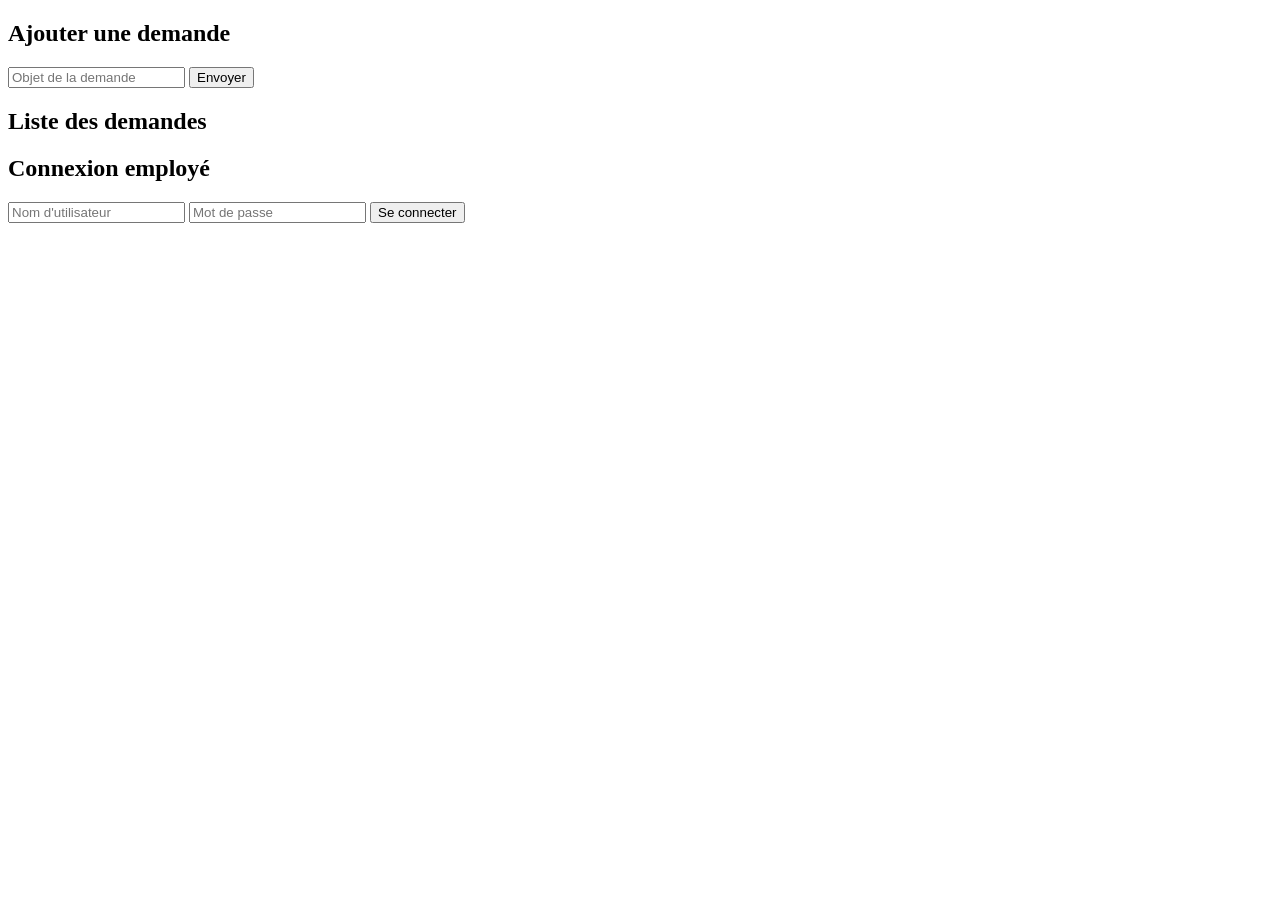
==== index.html @ 4e35f20b "fix routes login et pages HTML servies par Flask" ====
<!DOCTYPE html>
<html>
<head>
    <meta charset="UTF-8">
    <title>Demandes eau</title>
</head>
<body>
    <h2>Ajouter une demande</h2>
    <input type="text" id="objet" placeholder="Objet de la demande">
    <button onclick="ajouterDemande()">Envoyer</button>

    <h2>Liste des demandes</h2>
    <ul id="liste"></ul>

    <script>
        function chargerDemandes() {
            fetch("http://127.0.0.1:5000/api/demandes")
                .then(res => res.json())
                .then(data => {
                    let liste = document.getElementById("liste");
                    liste.innerHTML = "";
                    data.forEach(d => {
                        liste.innerHTML += `<li>${d.objet} — ${d.statut}</li>`;
                    });
                });
        }

        function ajouterDemande() {
            let objet = document.getElementById("objet").value;
            fetch("http://127.0.0.1:5000/api/demandes", {
                method: "POST",
                headers: { "Content-Type": "application/json" },
                body: JSON.stringify({ objet: objet })
            })
            .then(res => res.json())
            .then(data => {
                alert(data.message);
                document.getElementById("objet").value = "";
                chargerDemandes();
            });
        }

        chargerDemandes();
    </script>
    <h2>Connexion employé</h2>
<input type="text" id="user" placeholder="Nom d'utilisateur">
<input type="password" id="pass" placeholder="Mot de passe">
<button onclick="login()">Se connecter</button>

<script>
function login() {
    fetch("http://127.0.0.1:5000/api/login", {
        method: "POST",
        headers: { "Content-Type": "application/json" },
        credentials: "include",
        body: JSON.stringify({
            username: document.getElementById("user").value,
            password: document.getElementById("pass").value
        })
    })
    .then(res => res.json())
    .then(data => alert(data.message));
}
</script>
</body>
</html>
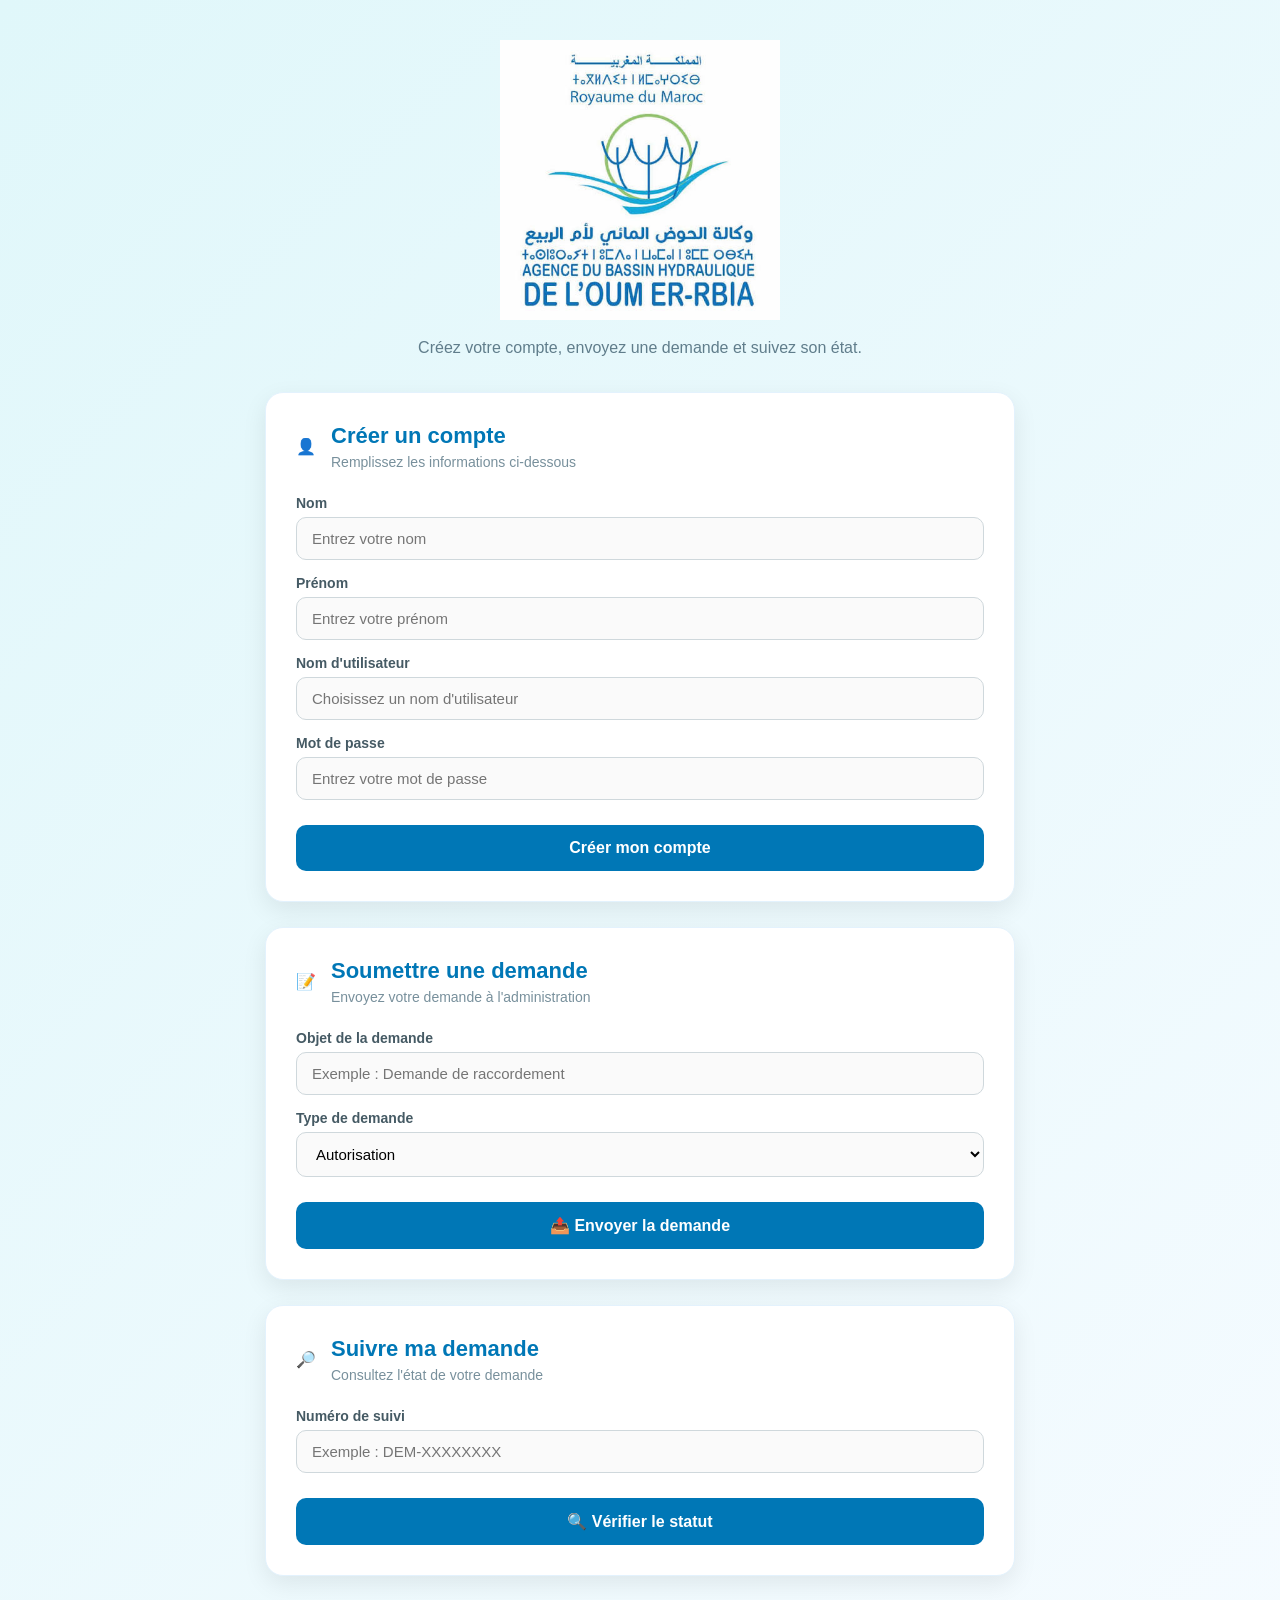
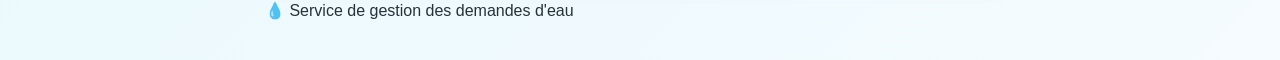
==== commit 262df710: "ajout comptes citoyens, numero de suivi et route suivi" ====
--- a/index.html
+++ b/index.html
@@ -1,66 +1,315 @@
 <!DOCTYPE html>
-<html>
+
+<html lang="fr">
 <head>
     <meta charset="UTF-8">
-    <title>Demandes eau</title>
+    <meta name="viewport" content="width=device-width, initial-scale=1.0">
+
+<title>Demandes Eau</title>
+
+<!-- Liaison avec le fichier CSS -->
+<link rel="stylesheet" href="style.css">
+
+
 </head>
+
 <body>
-    <h2>Ajouter une demande</h2>
-    <input type="text" id="objet" placeholder="Objet de la demande">
-    <button onclick="ajouterDemande()">Envoyer</button>
-
-    <h2>Liste des demandes</h2>
-    <ul id="liste"></ul>
-
-    <script>
-        function chargerDemandes() {
-            fetch("http://127.0.0.1:5000/api/demandes")
-                .then(res => res.json())
-                .then(data => {
-                    let liste = document.getElementById("liste");
-                    liste.innerHTML = "";
-                    data.forEach(d => {
-                        liste.innerHTML += `<li>${d.objet} — ${d.statut}</li>`;
-                    });
-                });
-        }
-
-        function ajouterDemande() {
-            let objet = document.getElementById("objet").value;
-            fetch("http://127.0.0.1:5000/api/demandes", {
-                method: "POST",
-                headers: { "Content-Type": "application/json" },
-                body: JSON.stringify({ objet: objet })
+
+
+<div class="container">
+
+    <!-- En-tête -->
+    <header>
+        <img src="eau.jpg" alt="Gestion de l'eau">
+        <p>Créez votre compte, envoyez une demande et suivez son état.</p>
+    </header>
+
+
+    <!-- Création de compte -->
+    <section class="card">
+
+        <div class="card-title">
+            <span class="icon">👤</span>
+            <div>
+                <h2>Créer un compte</h2>
+                <p>Remplissez les informations ci-dessous</p>
+            </div>
+        </div>
+
+        <div class="form-group">
+            <label for="nom">Nom</label>
+            <input
+                type="text"
+                id="nom"
+                placeholder="Entrez votre nom"
+            >
+        </div>
+
+        <div class="form-group">
+            <label for="prenom">Prénom</label>
+            <input
+                type="text"
+                id="prenom"
+                placeholder="Entrez votre prénom"
+            >
+        </div>
+
+        <div class="form-group">
+            <label for="username">Nom d'utilisateur</label>
+            <input
+                type="text"
+                id="username"
+                placeholder="Choisissez un nom d'utilisateur"
+            >
+        </div>
+
+        <div class="form-group">
+            <label for="password">Mot de passe</label>
+            <input
+                type="password"
+                id="password"
+                placeholder="Entrez votre mot de passe"
+            >
+        </div>
+
+        <button class="btn btn-primary" onclick="creerCompte()">
+            Créer mon compte
+        </button>
+
+        <p id="statutCompte" class="message"></p>
+
+    </section>
+
+
+    <!-- Soumettre une demande -->
+    <section class="card">
+
+        <div class="card-title">
+            <span class="icon">📝</span>
+            <div>
+                <h2>Soumettre une demande</h2>
+                <p>Envoyez votre demande à l'administration</p>
+            </div>
+        </div>
+
+        <div class="form-group">
+            <label for="objet">Objet de la demande</label>
+
+            <input
+                type="text"
+                id="objet"
+                placeholder="Exemple : Demande de raccordement"
+            >
+        </div>
+
+        <div class="form-group">
+            <label for="type_demande">Type de demande</label>
+
+            <select id="type_demande">
+                <option value="autorisation">
+                    Autorisation
+                </option>
+
+                <option value="reclamation">
+                    Réclamation
+                </option>
+            </select>
+        </div>
+
+        <button class="btn btn-success" onclick="envoyerDemande()">
+            📤 Envoyer la demande
+        </button>
+
+        <p id="resultatDemande" class="message"></p>
+
+    </section>
+
+
+    <!-- Suivre une demande -->
+    <section class="card">
+
+        <div class="card-title">
+            <span class="icon">🔎</span>
+            <div>
+                <h2>Suivre ma demande</h2>
+                <p>Consultez l'état de votre demande</p>
+            </div>
+        </div>
+
+        <div class="form-group">
+
+            <label for="numeroSuivi">
+                Numéro de suivi
+            </label>
+
+            <input
+                type="text"
+                id="numeroSuivi"
+                placeholder="Exemple : DEM-XXXXXXXX"
+            >
+
+        </div>
+
+        <button class="btn btn-secondary" onclick="suivreDemande()">
+            🔍 Vérifier le statut
+        </button>
+
+        <p id="resultatSuivi" class="message"></p>
+
+    </section>
+
+
+    <!-- Pied de page -->
+    <footer>
+        <p>💧 Service de gestion des demandes d'eau</p>
+    </footer>
+
+</div>
+
+
+<!-- ========================= -->
+<!-- JAVASCRIPT -->
+<!-- ========================= -->
+
+<script>
+
+    /* =========================
+       CRÉER UN COMPTE
+       ========================= */
+
+    function creerCompte() {
+
+        fetch("http://127.0.0.1:5000/api/citoyen/inscription", {
+
+            method: "POST",
+
+            headers: {
+                "Content-Type": "application/json"
+            },
+
+            credentials: "include",
+
+            body: JSON.stringify({
+
+                nom: document.getElementById("nom").value,
+
+                prenom: document.getElementById("prenom").value,
+
+                username: document.getElementById("username").value,
+
+                password: document.getElementById("password").value
+
             })
-            .then(res => res.json())
-            .then(data => {
-                alert(data.message);
-                document.getElementById("objet").value = "";
-                chargerDemandes();
-            });
-        }
-
-        chargerDemandes();
-    </script>
-    <h2>Connexion employé</h2>
-<input type="text" id="user" placeholder="Nom d'utilisateur">
-<input type="password" id="pass" placeholder="Mot de passe">
-<button onclick="login()">Se connecter</button>
-
-<script>
-function login() {
-    fetch("http://127.0.0.1:5000/api/login", {
-        method: "POST",
-        headers: { "Content-Type": "application/json" },
-        credentials: "include",
-        body: JSON.stringify({
-            username: document.getElementById("user").value,
-            password: document.getElementById("pass").value
-        })
-    })
-    .then(res => res.json())
-    .then(data => alert(data.message));
-}
+        })
+
+        .then(res => res.json())
+
+        .then(data => {
+
+            document.getElementById("statutCompte").innerText =
+                data.message;
+
+        })
+
+        .catch(error => {
+
+            document.getElementById("statutCompte").innerText =
+                "Erreur de connexion au serveur.";
+
+            console.error(error);
+
+        });
+    }
+
+
+    /* =========================
+       ENVOYER UNE DEMANDE
+       ========================= */
+
+    function envoyerDemande() {
+
+        fetch("http://127.0.0.1:5000/api/demandes", {
+
+            method: "POST",
+
+            headers: {
+                "Content-Type": "application/json"
+            },
+
+            credentials: "include",
+
+            body: JSON.stringify({
+
+                objet:
+                    document.getElementById("objet").value,
+
+                type_demande:
+                    document.getElementById("type_demande").value
+
+            })
+        })
+
+        .then(res => res.json())
+
+        .then(data => {
+
+            document.getElementById("resultatDemande").innerText =
+
+                data.numero_suivi
+                    ? "Demande envoyée ! Votre numéro : "
+                      + data.numero_suivi
+
+                    : data.message;
+
+        })
+
+        .catch(error => {
+
+            document.getElementById("resultatDemande").innerText =
+                "Erreur de connexion au serveur.";
+
+            console.error(error);
+
+        });
+    }
+
+
+    /* =========================
+       SUIVRE UNE DEMANDE
+       ========================= */
+
+    function suivreDemande() {
+
+        let numero =
+            document.getElementById("numeroSuivi").value;
+
+        fetch(
+            "http://127.0.0.1:5000/api/suivi/" + numero
+        )
+
+        .then(res => res.json())
+
+        .then(data => {
+
+            document.getElementById("resultatSuivi").innerText =
+
+                data.statut
+                    ? "Statut : " + data.statut
+                    : data.message;
+
+        })
+
+        .catch(error => {
+
+            document.getElementById("resultatSuivi").innerText =
+                "Erreur de connexion au serveur.";
+
+            console.error(error);
+
+        });
+    }
+
 </script>
+
 </body>
-</html>+</html>
--- a/style.css
+++ b/style.css
@@ -0,0 +1,172 @@
+/* =========================
+RÉINITIALISATION
+========================= */
+* {
+    margin: 0;
+    padding: 0;
+    box-sizing: border-box;
+}
+
+/* =========================
+PAGE
+========================= */
+body {
+    font-family: Arial, Helvetica, sans-serif;
+    background: linear-gradient(
+        135deg,
+        #e0f7fa,
+        #f5fbff
+    );
+    min-height: 100vh;
+    padding: 40px 20px;
+    color: #263238;
+}
+
+/* =========================
+CONTENEUR PRINCIPAL
+========================= */
+.container {
+    width: 100%;
+    max-width: 750px;
+    margin: auto;
+}
+
+/* =========================
+HEADER & LOGO
+========================= */
+header {
+    text-align: center;
+    margin-bottom: 35px;
+}
+
+header img {
+    max-width: 280px;
+    height: auto;
+    margin-bottom: 15px;
+}
+
+header h1 {
+    color: #0077b6;
+    font-size: 32px;
+    margin-bottom: 10px;
+}
+
+header p {
+    color: #607d8b;
+    font-size: 16px;
+}
+
+/* =========================
+CARTES
+========================= */
+.card {
+    background: white;
+    padding: 30px;
+    margin-bottom: 25px;
+    border-radius: 18px;
+    box-shadow: 0 8px 25px rgba(0, 0, 0, 0.08);
+    border: 1px solid #e3f2fd;
+}
+
+/* =========================
+TITRE DES CARTES
+========================= */
+.card-title {
+    display: flex;
+    align-items: center;
+    gap: 15px;
+    margin-bottom: 25px;
+}
+
+.card-title h2 {
+    color: #0077b6;
+    font-size: 22px;
+    margin-bottom: 5px;
+}
+
+.card-title p {
+    color: #78909c;
+    font-size: 14px;
+}
+
+/* =========================
+FORMULAIRES & CHAMPS
+========================= */
+.form-group {
+    margin-bottom: 15px;
+}
+
+.form-row {
+    display: grid;
+    grid-template-columns: 1fr 1fr;
+    gap: 15px;
+}
+
+label {
+    display: block;
+    font-size: 14px;
+    font-weight: bold;
+    color: #455a64;
+    margin-bottom: 6px;
+}
+
+input[type="text"],
+input[type="password"],
+select,
+input[type="file"] {
+    width: 100%;
+    padding: 12px 15px;
+    border: 1px solid #cfd8dc;
+    border-radius: 10px;
+    font-size: 15px;
+    background-color: #fafafa;
+    outline: none;
+    transition: all 0.3s ease;
+}
+
+input[type="text"]:focus,
+input[type="password"]:focus,
+select:focus {
+    border-color: #0077b6;
+    background-color: #ffffff;
+    box-shadow: 0 0 0 3px rgba(0, 119, 182, 0.15);
+}
+
+/* =========================
+BOUTONS
+========================= */
+button {
+    width: 100%;
+    background-color: #0077b6;
+    color: white;
+    padding: 14px;
+    border: none;
+    border-radius: 10px;
+    font-size: 16px;
+    font-weight: bold;
+    cursor: pointer;
+    margin-top: 10px;
+    transition: background-color 0.3s ease;
+}
+
+button:hover {
+    background-color: #005f92;
+}
+
+/* =========================
+MESSAGES DE RETOUR
+========================= */
+.status-msg {
+    margin-top: 15px;
+    font-size: 14px;
+    font-weight: bold;
+    color: #2e7d32;
+    text-align: center;
+}
+
+@media (max-width: 600px) {
+    .form-row {
+        grid-template-columns: 1fr;
+    }
+}
+
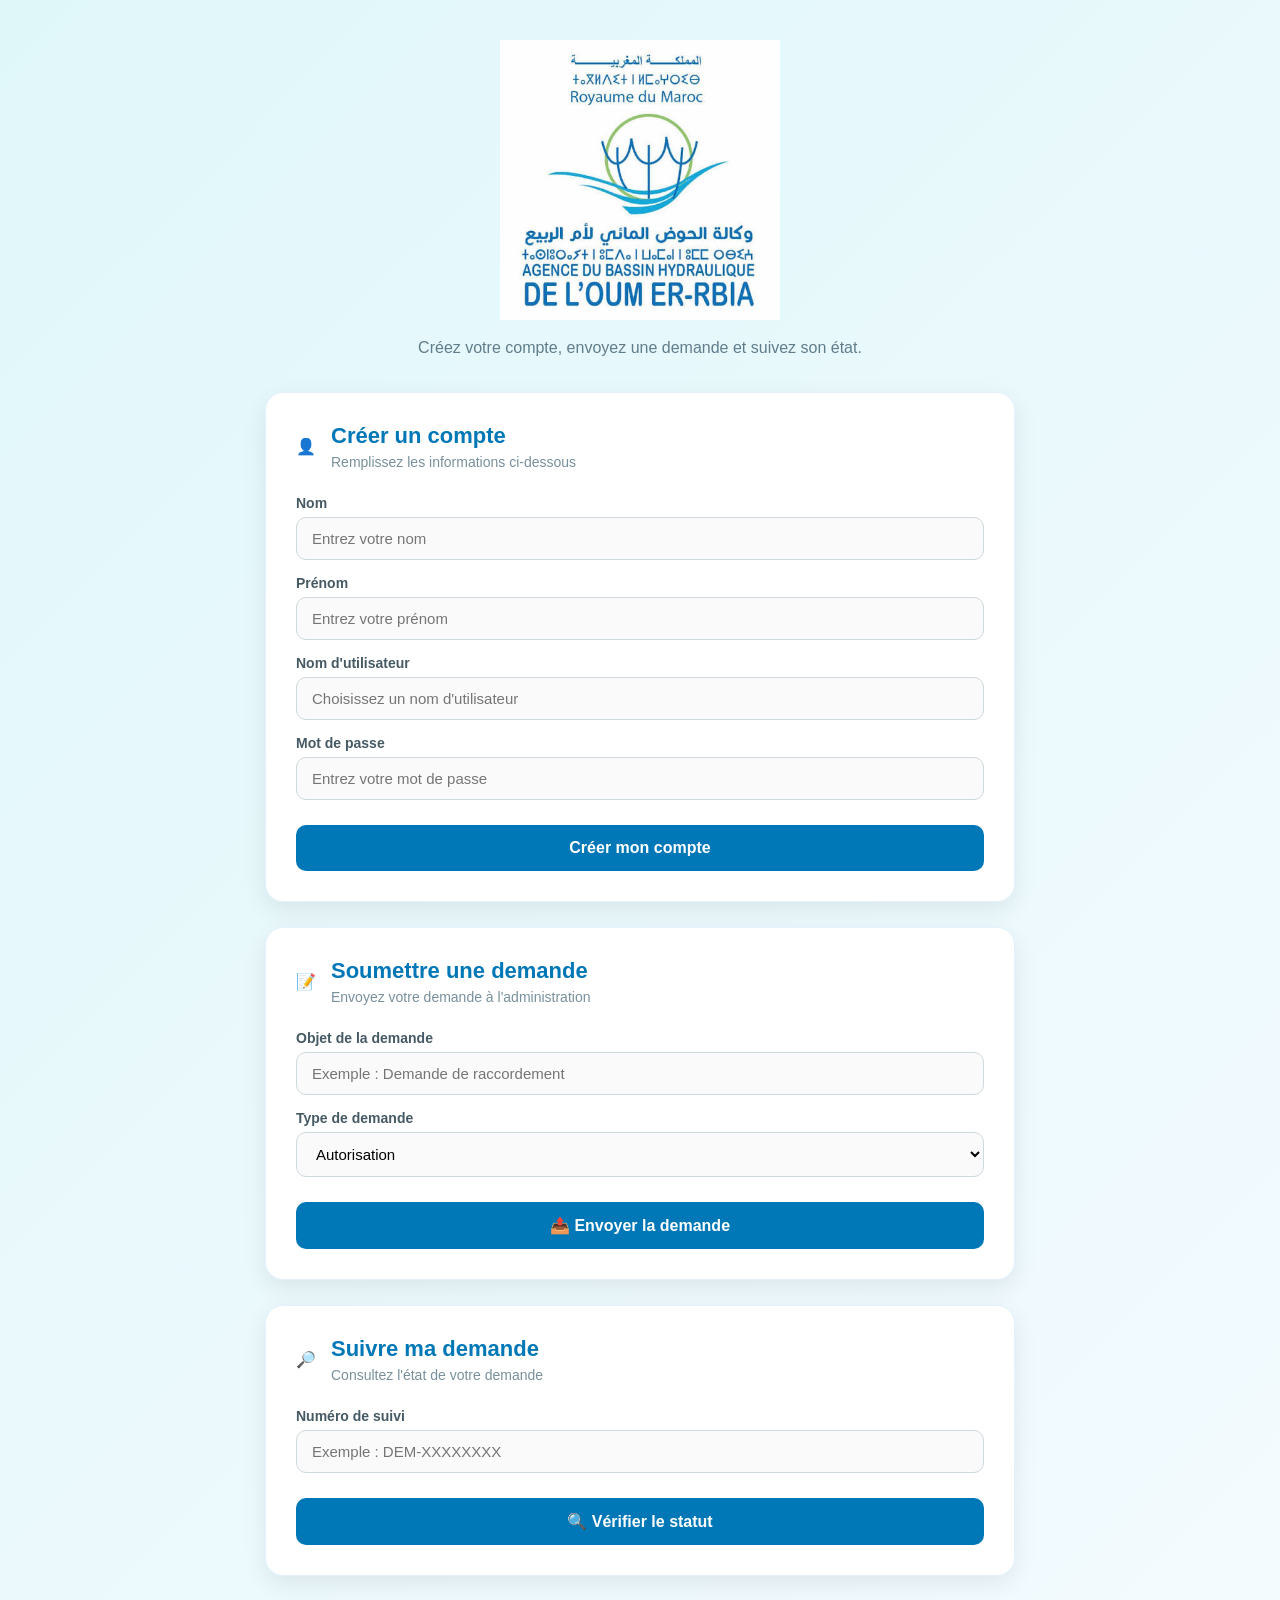
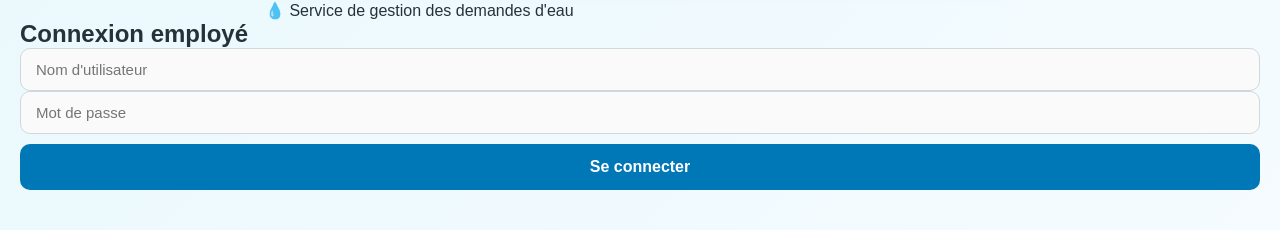
==== commit 7758c81a: "page employe avec JOIN citoyens, tri par date, correction route update_statut manquante" ====
--- a/index.html
+++ b/index.html
@@ -310,6 +310,32 @@
     }
 
 </script>
+    <h2>Connexion employé</h2>
+    <input type="text" id="user" placeholder="Nom d'utilisateur">
+    <input type="password" id="pass" placeholder="Mot de passe">
+    <button onclick="loginEmploye()">Se connecter</button>
+    <p id="statutLogin"></p>
+
+<script>
+function loginEmploye() {
+    fetch("http://127.0.0.1:5000/api/login", {
+        method: "POST",
+        headers: { "Content-Type": "application/json" },
+        credentials: "include",
+        body: JSON.stringify({
+            username: document.getElementById("user").value,
+            password: document.getElementById("pass").value
+        })
+    })
+    .then(res => res.json())
+    .then(data => {
+        document.getElementById("statutLogin").innerText = data.message;
+        if (data.message === "Connexion réussie") {
+            window.location.href = "/employe.html";
+        }
+    });
+}
+</script>
 
 </body>
 </html>
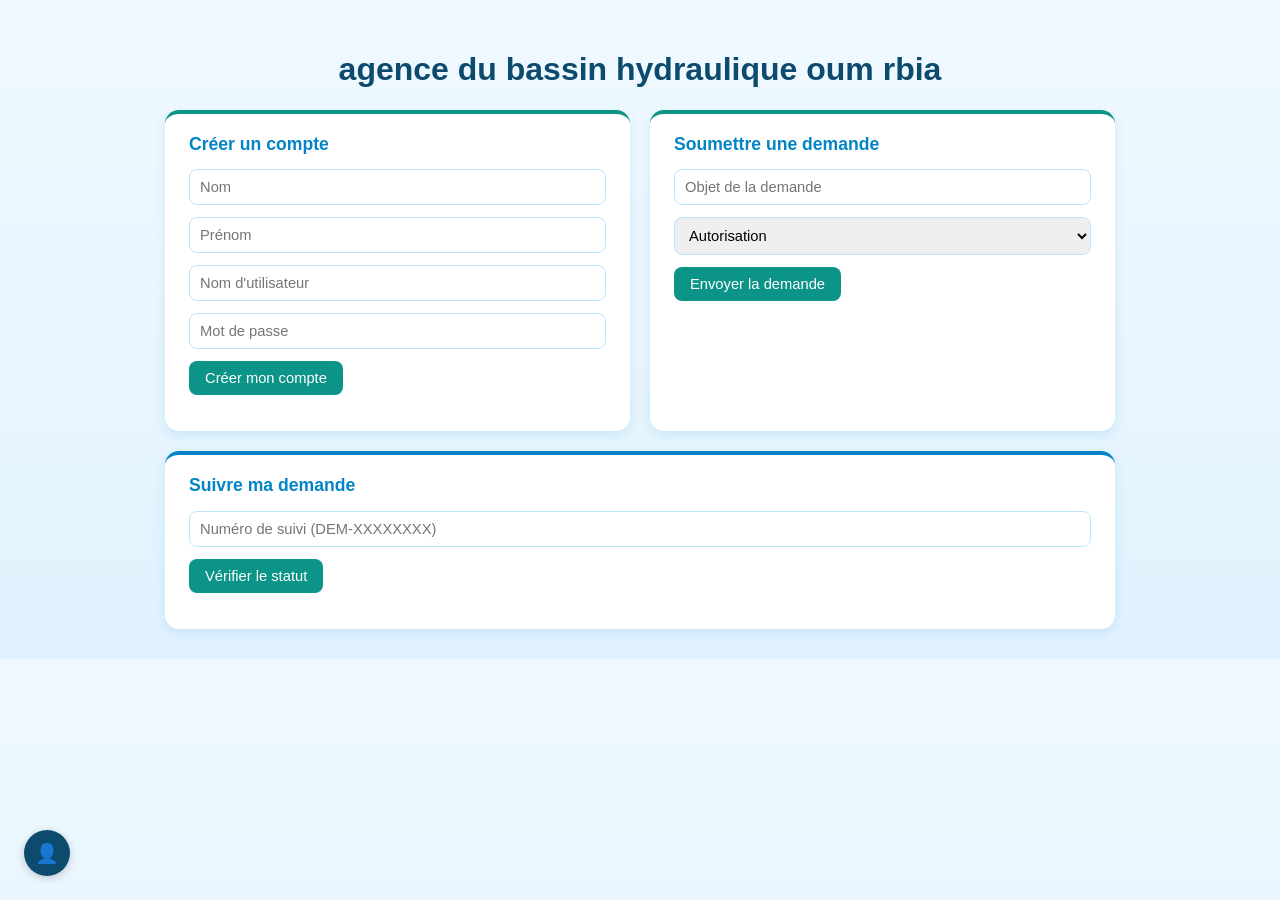
==== commit 7b80dda9: "page employe avec JOIN citoyens, tri par date, correction route update_statut manquante" ====
--- a/index.html
+++ b/index.html
@@ -1,322 +1,108 @@
 <!DOCTYPE html>
+<html>
+<head>
+<meta charset="UTF-8">
+<title>agence du bassin hydraulique oum rbia</title>
+<link rel="stylesheet" href="style.css">
+</head>
+<body>
+<div class="conteneur">
+<h1>agence du bassin hydraulique oum rbia</h1>
 
-<html lang="fr">
-<head>
-    <meta charset="UTF-8">
-    <meta name="viewport" content="width=device-width, initial-scale=1.0">
+<div class="grille-cartes">
 
-<title>Demandes Eau</title>
+  <div class="carte">
+    <h2>Créer un compte</h2>
+    <input type="text" id="nom" placeholder="Nom">
+    <input type="text" id="prenom" placeholder="Prénom">
+    <input type="text" id="username" placeholder="Nom d'utilisateur">
+    <input type="password" id="password" placeholder="Mot de passe">
+    <button onclick="creerCompte()">Créer mon compte</button>
+    <p id="statutCompte"></p>
+  </div>
 
-<!-- Liaison avec le fichier CSS -->
-<link rel="stylesheet" href="style.css">
+  <div class="carte">
+    <h2>Soumettre une demande</h2>
+    <input type="text" id="objet" placeholder="Objet de la demande">
+    <select id="type_demande">
+        <option value="autorisation">Autorisation</option>
+        <option value="reclamation">Réclamation</option>
+    </select>
+    <button onclick="envoyerDemande()">Envoyer la demande</button>
+    <p id="resultatDemande"></p>
+  </div>
 
-
-</head>
-
-<body>
-
-
-<div class="container">
-
-    <!-- En-tête -->
-    <header>
-        <img src="eau.jpg" alt="Gestion de l'eau">
-        <p>Créez votre compte, envoyez une demande et suivez son état.</p>
-    </header>
-
-
-    <!-- Création de compte -->
-    <section class="card">
-
-        <div class="card-title">
-            <span class="icon">👤</span>
-            <div>
-                <h2>Créer un compte</h2>
-                <p>Remplissez les informations ci-dessous</p>
-            </div>
-        </div>
-
-        <div class="form-group">
-            <label for="nom">Nom</label>
-            <input
-                type="text"
-                id="nom"
-                placeholder="Entrez votre nom"
-            >
-        </div>
-
-        <div class="form-group">
-            <label for="prenom">Prénom</label>
-            <input
-                type="text"
-                id="prenom"
-                placeholder="Entrez votre prénom"
-            >
-        </div>
-
-        <div class="form-group">
-            <label for="username">Nom d'utilisateur</label>
-            <input
-                type="text"
-                id="username"
-                placeholder="Choisissez un nom d'utilisateur"
-            >
-        </div>
-
-        <div class="form-group">
-            <label for="password">Mot de passe</label>
-            <input
-                type="password"
-                id="password"
-                placeholder="Entrez votre mot de passe"
-            >
-        </div>
-
-        <button class="btn btn-primary" onclick="creerCompte()">
-            Créer mon compte
-        </button>
-
-        <p id="statutCompte" class="message"></p>
-
-    </section>
-
-
-    <!-- Soumettre une demande -->
-    <section class="card">
-
-        <div class="card-title">
-            <span class="icon">📝</span>
-            <div>
-                <h2>Soumettre une demande</h2>
-                <p>Envoyez votre demande à l'administration</p>
-            </div>
-        </div>
-
-        <div class="form-group">
-            <label for="objet">Objet de la demande</label>
-
-            <input
-                type="text"
-                id="objet"
-                placeholder="Exemple : Demande de raccordement"
-            >
-        </div>
-
-        <div class="form-group">
-            <label for="type_demande">Type de demande</label>
-
-            <select id="type_demande">
-                <option value="autorisation">
-                    Autorisation
-                </option>
-
-                <option value="reclamation">
-                    Réclamation
-                </option>
-            </select>
-        </div>
-
-        <button class="btn btn-success" onclick="envoyerDemande()">
-            📤 Envoyer la demande
-        </button>
-
-        <p id="resultatDemande" class="message"></p>
-
-    </section>
-
-
-    <!-- Suivre une demande -->
-    <section class="card">
-
-        <div class="card-title">
-            <span class="icon">🔎</span>
-            <div>
-                <h2>Suivre ma demande</h2>
-                <p>Consultez l'état de votre demande</p>
-            </div>
-        </div>
-
-        <div class="form-group">
-
-            <label for="numeroSuivi">
-                Numéro de suivi
-            </label>
-
-            <input
-                type="text"
-                id="numeroSuivi"
-                placeholder="Exemple : DEM-XXXXXXXX"
-            >
-
-        </div>
-
-        <button class="btn btn-secondary" onclick="suivreDemande()">
-            🔍 Vérifier le statut
-        </button>
-
-        <p id="resultatSuivi" class="message"></p>
-
-    </section>
-
-
-    <!-- Pied de page -->
-    <footer>
-        <p>💧 Service de gestion des demandes d'eau</p>
-    </footer>
+  <div class="carte carte-suivi">
+    <h2>Suivre ma demande</h2>
+    <input type="text" id="numeroSuivi" placeholder="Numéro de suivi (DEM-XXXXXXXX)">
+    <button onclick="suivreDemande()">Vérifier le statut</button>
+    <p id="resultatSuivi"></p>
+  </div>
 
 </div>
+</div>
 
-
-<!-- ========================= -->
-<!-- JAVASCRIPT -->
-<!-- ========================= -->
-
-<script>
-
-    /* =========================
-       CRÉER UN COMPTE
-       ========================= */
-
-    function creerCompte() {
-
-        fetch("http://127.0.0.1:5000/api/citoyen/inscription", {
-
-            method: "POST",
-
-            headers: {
-                "Content-Type": "application/json"
-            },
-
-            credentials: "include",
-
-            body: JSON.stringify({
-
-                nom: document.getElementById("nom").value,
-
-                prenom: document.getElementById("prenom").value,
-
-                username: document.getElementById("username").value,
-
-                password: document.getElementById("password").value
-
-            })
-        })
-
-        .then(res => res.json())
-
-        .then(data => {
-
-            document.getElementById("statutCompte").innerText =
-                data.message;
-
-        })
-
-        .catch(error => {
-
-            document.getElementById("statutCompte").innerText =
-                "Erreur de connexion au serveur.";
-
-            console.error(error);
-
-        });
-    }
-
-
-    /* =========================
-       ENVOYER UNE DEMANDE
-       ========================= */
-
-    function envoyerDemande() {
-
-        fetch("http://127.0.0.1:5000/api/demandes", {
-
-            method: "POST",
-
-            headers: {
-                "Content-Type": "application/json"
-            },
-
-            credentials: "include",
-
-            body: JSON.stringify({
-
-                objet:
-                    document.getElementById("objet").value,
-
-                type_demande:
-                    document.getElementById("type_demande").value
-
-            })
-        })
-
-        .then(res => res.json())
-
-        .then(data => {
-
-            document.getElementById("resultatDemande").innerText =
-
-                data.numero_suivi
-                    ? "Demande envoyée ! Votre numéro : "
-                      + data.numero_suivi
-
-                    : data.message;
-
-        })
-
-        .catch(error => {
-
-            document.getElementById("resultatDemande").innerText =
-                "Erreur de connexion au serveur.";
-
-            console.error(error);
-
-        });
-    }
-
-
-    /* =========================
-       SUIVRE UNE DEMANDE
-       ========================= */
-
-    function suivreDemande() {
-
-        let numero =
-            document.getElementById("numeroSuivi").value;
-
-        fetch(
-            "http://127.0.0.1:5000/api/suivi/" + numero
-        )
-
-        .then(res => res.json())
-
-        .then(data => {
-
-            document.getElementById("resultatSuivi").innerText =
-
-                data.statut
-                    ? "Statut : " + data.statut
-                    : data.message;
-
-        })
-
-        .catch(error => {
-
-            document.getElementById("resultatSuivi").innerText =
-                "Erreur de connexion au serveur.";
-
-            console.error(error);
-
-        });
-    }
-
-</script>
-    <h2>Connexion employé</h2>
+<!-- Bouton rond employé -->
+<div class="bouton-rond" onclick="toggleEmploye()">👤</div>
+<div class="panneau-employe" id="panneauEmploye">
+    <h2 style="font-size:0.95rem;margin-top:0;">Connexion employé</h2>
     <input type="text" id="user" placeholder="Nom d'utilisateur">
     <input type="password" id="pass" placeholder="Mot de passe">
     <button onclick="loginEmploye()">Se connecter</button>
     <p id="statutLogin"></p>
+</div>
 
 <script>
+function toggleEmploye() {
+    document.getElementById("panneauEmploye").classList.toggle("actif");
+}
+
+function creerCompte() {
+    fetch("http://127.0.0.1:5000/api/citoyen/inscription", {
+        method: "POST",
+        headers: { "Content-Type": "application/json" },
+        credentials: "include",
+        body: JSON.stringify({
+            nom: document.getElementById("nom").value,
+            prenom: document.getElementById("prenom").value,
+            username: document.getElementById("username").value,
+            password: document.getElementById("password").value
+        })
+    })
+    .then(res => res.json())
+    .then(data => { document.getElementById("statutCompte").innerText = data.message; })
+    .catch(() => { document.getElementById("statutCompte").innerText = "Erreur de connexion."; });
+}
+
+function envoyerDemande() {
+    fetch("http://127.0.0.1:5000/api/demandes", {
+        method: "POST",
+        headers: { "Content-Type": "application/json" },
+        credentials: "include",
+        body: JSON.stringify({
+            objet: document.getElementById("objet").value,
+            type_demande: document.getElementById("type_demande").value
+        })
+    })
+    .then(res => res.json())
+    .then(data => {
+        document.getElementById("resultatDemande").innerText =
+            data.numero_suivi ? "Numéro : " + data.numero_suivi : data.message;
+    })
+    .catch(() => { document.getElementById("resultatDemande").innerText = "Erreur de connexion."; });
+}
+
+function suivreDemande() {
+    let numero = document.getElementById("numeroSuivi").value;
+    fetch("http://127.0.0.1:5000/api/suivi/" + numero)
+    .then(res => res.json())
+    .then(data => {
+        document.getElementById("resultatSuivi").innerText =
+            data.statut ? "Statut : " + data.statut : data.message;
+    })
+    .catch(() => { document.getElementById("resultatSuivi").innerText = "Erreur de connexion."; });
+}
+
 function loginEmploye() {
     fetch("http://127.0.0.1:5000/api/login", {
         method: "POST",
@@ -330,12 +116,9 @@
     .then(res => res.json())
     .then(data => {
         document.getElementById("statutLogin").innerText = data.message;
-        if (data.message === "Connexion réussie") {
-            window.location.href = "/employe.html";
-        }
+        if (data.message === "Connexion réussie") window.location.href = "/employe.html";
     });
 }
 </script>
-
 </body>
 </html>
--- a/style.css
+++ b/style.css
@@ -1,172 +1,136 @@
-/* =========================
-RÉINITIALISATION
-========================= */
-* {
+:root {
+    --bleu-fonce: #0c4a6e;
+    --bleu-moyen: #0284c7;
+    --bleu-clair: #bae6fd;
+    --bleu-fond: #f0f9ff;
+    --teal: #0d9488;
+}
+
+body {
+    font-family: 'Segoe UI', Arial, sans-serif;
+    background: linear-gradient(180deg, var(--bleu-fond) 0%, #e0f2fe 100%);
+    color: var(--bleu-fonce);
     margin: 0;
-    padding: 0;
+    padding: 30px 20px;
+}
+
+h1 {
+    text-align: center;
+    color: var(--bleu-fonce);
+}
+
+.conteneur {
+    max-width: 950px;
+    margin: 0 auto;
+}
+
+.grille-cartes {
+    display: grid;
+    grid-template-columns: 1fr 1fr;
+    gap: 20px;
+    margin-top: 20px;
+}
+
+.carte {
+    background: white;
+    border-radius: 14px;
+    padding: 20px 24px;
+    box-shadow: 0 4px 12px rgba(2, 132, 199, 0.12);
+    border-top: 4px solid var(--teal);
+}
+
+.carte h2 {
+    color: var(--bleu-moyen);
+    margin-top: 0;
+    font-size: 1.1rem;
+}
+
+.carte-suivi {
+    grid-column: span 2;
+    border-top-color: var(--bleu-moyen);
+}
+
+input, select {
+    display: block;
+    width: 100%;
+    padding: 9px 10px;
+    margin: 6px 0 12px;
+    border: 1px solid var(--bleu-clair);
+    border-radius: 8px;
+    font-size: 0.92rem;
     box-sizing: border-box;
 }
 
-/* =========================
-PAGE
-========================= */
-body {
-    font-family: Arial, Helvetica, sans-serif;
-    background: linear-gradient(
-        135deg,
-        #e0f7fa,
-        #f5fbff
-    );
-    min-height: 100vh;
-    padding: 40px 20px;
-    color: #263238;
-}
-
-/* =========================
-CONTENEUR PRINCIPAL
-========================= */
-.container {
-    width: 100%;
-    max-width: 750px;
-    margin: auto;
-}
-
-/* =========================
-HEADER & LOGO
-========================= */
-header {
-    text-align: center;
-    margin-bottom: 35px;
-}
-
-header img {
-    max-width: 280px;
-    height: auto;
-    margin-bottom: 15px;
-}
-
-header h1 {
-    color: #0077b6;
-    font-size: 32px;
-    margin-bottom: 10px;
-}
-
-header p {
-    color: #607d8b;
-    font-size: 16px;
-}
-
-/* =========================
-CARTES
-========================= */
-.card {
-    background: white;
-    padding: 30px;
-    margin-bottom: 25px;
-    border-radius: 18px;
-    box-shadow: 0 8px 25px rgba(0, 0, 0, 0.08);
-    border: 1px solid #e3f2fd;
-}
-
-/* =========================
-TITRE DES CARTES
-========================= */
-.card-title {
-    display: flex;
-    align-items: center;
-    gap: 15px;
-    margin-bottom: 25px;
-}
-
-.card-title h2 {
-    color: #0077b6;
-    font-size: 22px;
-    margin-bottom: 5px;
-}
-
-.card-title p {
-    color: #78909c;
-    font-size: 14px;
-}
-
-/* =========================
-FORMULAIRES & CHAMPS
-========================= */
-.form-group {
-    margin-bottom: 15px;
-}
-
-.form-row {
-    display: grid;
-    grid-template-columns: 1fr 1fr;
-    gap: 15px;
-}
-
-label {
-    display: block;
-    font-size: 14px;
-    font-weight: bold;
-    color: #455a64;
-    margin-bottom: 6px;
-}
-
-input[type="text"],
-input[type="password"],
-select,
-input[type="file"] {
-    width: 100%;
-    padding: 12px 15px;
-    border: 1px solid #cfd8dc;
-    border-radius: 10px;
-    font-size: 15px;
-    background-color: #fafafa;
-    outline: none;
-    transition: all 0.3s ease;
-}
-
-input[type="text"]:focus,
-input[type="password"]:focus,
-select:focus {
-    border-color: #0077b6;
-    background-color: #ffffff;
-    box-shadow: 0 0 0 3px rgba(0, 119, 182, 0.15);
-}
-
-/* =========================
-BOUTONS
-========================= */
 button {
-    width: 100%;
-    background-color: #0077b6;
+    padding: 9px 16px;
+    background-color: var(--teal);
     color: white;
-    padding: 14px;
     border: none;
-    border-radius: 10px;
-    font-size: 16px;
-    font-weight: bold;
+    border-radius: 8px;
     cursor: pointer;
-    margin-top: 10px;
-    transition: background-color 0.3s ease;
+    font-size: 0.92rem;
 }
 
 button:hover {
-    background-color: #005f92;
+    background-color: #0f766e;
 }
 
-/* =========================
-MESSAGES DE RETOUR
-========================= */
-.status-msg {
-    margin-top: 15px;
-    font-size: 14px;
-    font-weight: bold;
-    color: #2e7d32;
-    text-align: center;
+/* Bouton rond employé */
+.bouton-rond {
+    width: 46px;
+    height: 46px;
+    border-radius: 50%;
+    background-color: var(--bleu-fonce);
+    color: white;
+    font-size: 1.2rem;
+    display: flex;
+    align-items: center;
+    justify-content: center;
+    cursor: pointer;
+    position: fixed;
+    bottom: 24px;
+    left: 24px;
+    box-shadow: 0 2px 8px rgba(0,0,0,0.2);
 }
 
-@media (max-width: 600px) {
-    .form-row {
-        grid-template-columns: 1fr;
-    }
+.panneau-employe {
+    display: none;
+    position: fixed;
+    bottom: 80px;
+    left: 24px;
+    background: white;
+    padding: 18px;
+    border-radius: 12px;
+    box-shadow: 0 4px 14px rgba(0,0,0,0.15);
+    width: 240px;
 }
 
+.panneau-employe.actif {
+    display: block;
+}
+
+table {
+    border-collapse: collapse;
+    width: 100%;
+    margin-top: 10px;
+    background: white;
+}
+
+th {
+    background-color: var(--bleu-clair);
+    color: var(--bleu-fonce);
+}
+
+th, td {
+    border: 1px solid #d0e8f5;
+    padding: 8px 10px;
+    text-align: right;
+    font-size: 0.88rem;
+}
+
+p { font-weight: bold; color: var(--teal); }
+
+@media (max-width: 650px) {
+    .grille-cartes { grid-template-columns: 1fr; }
+    .carte-suivi { grid-column: span 1; }
+}
